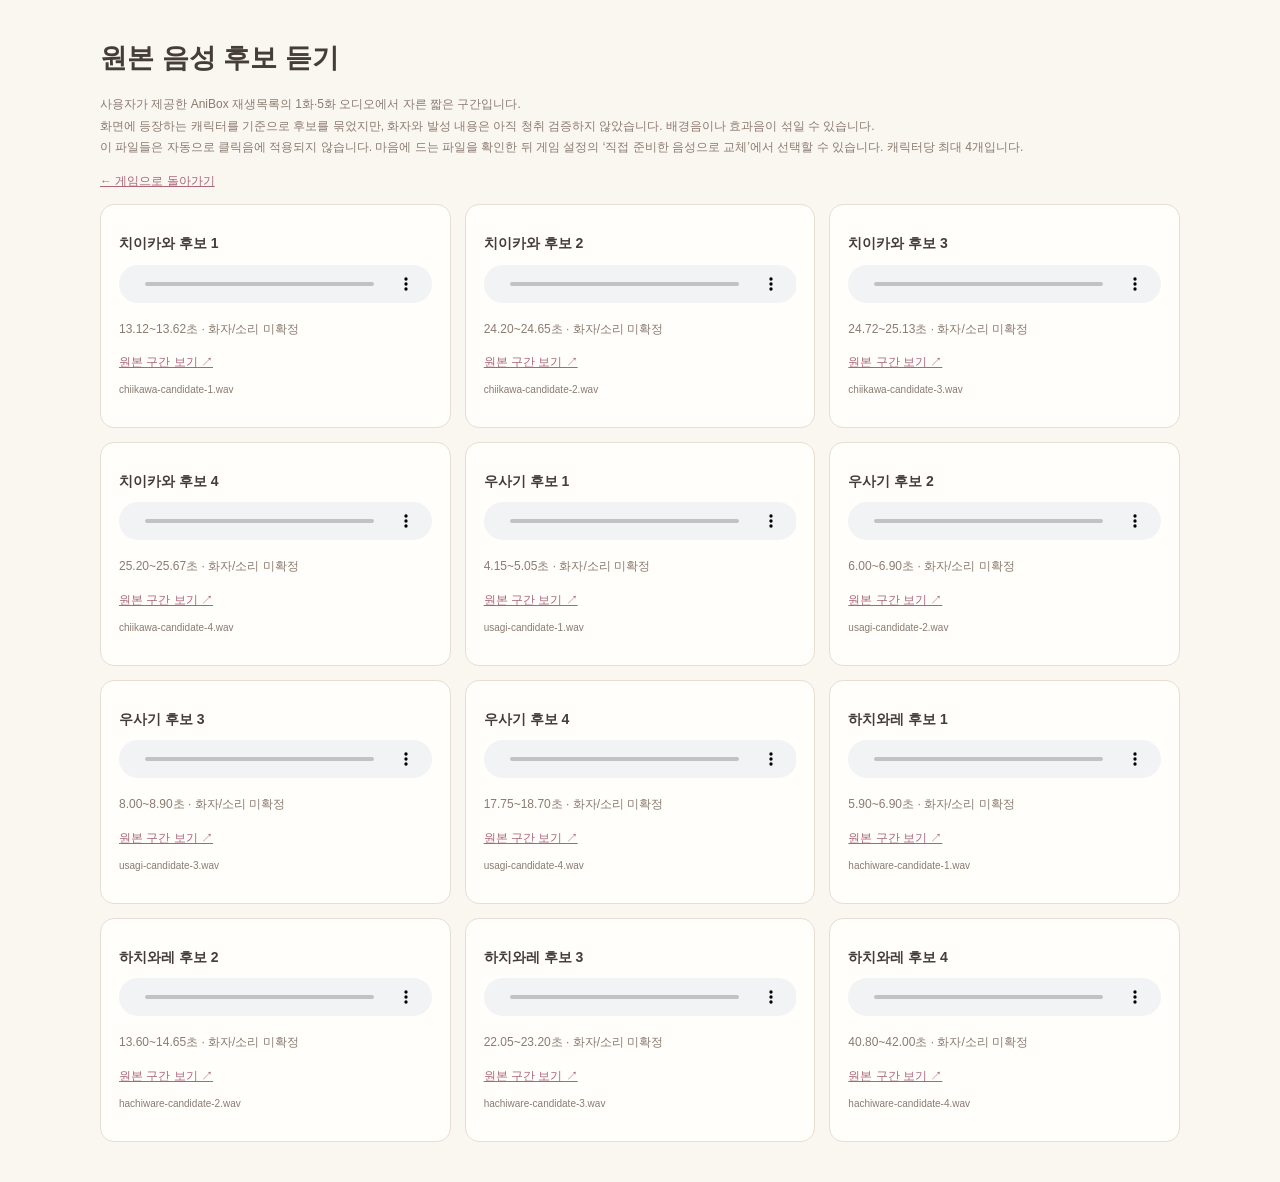
==== audio-review.html @ f817854c "Fix character crops and add selectable avatars, currency icons and click reactions" ====
<!doctype html><html lang="ko"><meta charset="utf-8"><meta name="viewport" content="width=device-width,initial-scale=1"><title>원본 음성 후보 듣기</title><style>body{font-family:Malgun Gothic,sans-serif;background:#faf6f0;color:#443d39;margin:0}main{max-width:1080px;margin:40px auto;padding:0 20px}h1{font-size:27px}p{font-size:12px;line-height:1.8;color:#8b7b71}.grid{display:grid;grid-template-columns:repeat(3,1fr);gap:14px}article{background:#fffefa;border:1px solid #e8ddd3;border-radius:14px;padding:18px}h2{font-size:14px}audio{width:100%;height:38px}a{color:#aa667b;font-size:12px}.file{font-size:10px;word-break:break-all}@media(max-width:760px){.grid{grid-template-columns:1fr}}</style><main><h1>원본 음성 후보 듣기</h1><p>사용자가 제공한 AniBox 재생목록의 1화·5화 오디오에서 자른 짧은 구간입니다.<br>화면에 등장하는 캐릭터를 기준으로 후보를 묶었지만, 화자와 발성 내용은 아직 청취 검증하지 않았습니다. 배경음이나 효과음이 섞일 수 있습니다.<br>이 파일들은 자동으로 클릭음에 적용되지 않습니다. 마음에 드는 파일을 확인한 뒤 게임 설정의 ‘직접 준비한 음성으로 교체’에서 선택할 수 있습니다. 캐릭터당 최대 4개입니다.</p><p><a href="index.html">← 게임으로 돌아가기</a></p><div class="grid"><article><h2>치이카와 후보 1</h2><audio controls preload="none" src="assets/sounds/candidates/chiikawa-candidate-1.wav"></audio><p>13.12~13.62초 · 화자/소리 미확정</p><a href="https://www.youtube.com/watch?v=kzAfNg6pAvI&amp;t=13s" target="_blank" rel="noopener">원본 구간 보기 ↗</a><p class="file">chiikawa-candidate-1.wav</p></article><article><h2>치이카와 후보 2</h2><audio controls preload="none" src="assets/sounds/candidates/chiikawa-candidate-2.wav"></audio><p>24.20~24.65초 · 화자/소리 미확정</p><a href="https://www.youtube.com/watch?v=kzAfNg6pAvI&amp;t=24s" target="_blank" rel="noopener">원본 구간 보기 ↗</a><p class="file">chiikawa-candidate-2.wav</p></article><article><h2>치이카와 후보 3</h2><audio controls preload="none" src="assets/sounds/candidates/chiikawa-candidate-3.wav"></audio><p>24.72~25.13초 · 화자/소리 미확정</p><a href="https://www.youtube.com/watch?v=kzAfNg6pAvI&amp;t=24s" target="_blank" rel="noopener">원본 구간 보기 ↗</a><p class="file">chiikawa-candidate-3.wav</p></article><article><h2>치이카와 후보 4</h2><audio controls preload="none" src="assets/sounds/candidates/chiikawa-candidate-4.wav"></audio><p>25.20~25.67초 · 화자/소리 미확정</p><a href="https://www.youtube.com/watch?v=kzAfNg6pAvI&amp;t=25s" target="_blank" rel="noopener">원본 구간 보기 ↗</a><p class="file">chiikawa-candidate-4.wav</p></article><article><h2>우사기 후보 1</h2><audio controls preload="none" src="assets/sounds/candidates/usagi-candidate-1.wav"></audio><p>4.15~5.05초 · 화자/소리 미확정</p><a href="https://www.youtube.com/watch?v=kzAfNg6pAvI&amp;t=4s" target="_blank" rel="noopener">원본 구간 보기 ↗</a><p class="file">usagi-candidate-1.wav</p></article><article><h2>우사기 후보 2</h2><audio controls preload="none" src="assets/sounds/candidates/usagi-candidate-2.wav"></audio><p>6.00~6.90초 · 화자/소리 미확정</p><a href="https://www.youtube.com/watch?v=kzAfNg6pAvI&amp;t=6s" target="_blank" rel="noopener">원본 구간 보기 ↗</a><p class="file">usagi-candidate-2.wav</p></article><article><h2>우사기 후보 3</h2><audio controls preload="none" src="assets/sounds/candidates/usagi-candidate-3.wav"></audio><p>8.00~8.90초 · 화자/소리 미확정</p><a href="https://www.youtube.com/watch?v=kzAfNg6pAvI&amp;t=8s" target="_blank" rel="noopener">원본 구간 보기 ↗</a><p class="file">usagi-candidate-3.wav</p></article><article><h2>우사기 후보 4</h2><audio controls preload="none" src="assets/sounds/candidates/usagi-candidate-4.wav"></audio><p>17.75~18.70초 · 화자/소리 미확정</p><a href="https://www.youtube.com/watch?v=kzAfNg6pAvI&amp;t=17s" target="_blank" rel="noopener">원본 구간 보기 ↗</a><p class="file">usagi-candidate-4.wav</p></article><article><h2>하치와레 후보 1</h2><audio controls preload="none" src="assets/sounds/candidates/hachiware-candidate-1.wav"></audio><p>5.90~6.90초 · 화자/소리 미확정</p><a href="https://www.youtube.com/watch?v=HGDIu-q6XHI&amp;t=5s" target="_blank" rel="noopener">원본 구간 보기 ↗</a><p class="file">hachiware-candidate-1.wav</p></article><article><h2>하치와레 후보 2</h2><audio controls preload="none" src="assets/sounds/candidates/hachiware-candidate-2.wav"></audio><p>13.60~14.65초 · 화자/소리 미확정</p><a href="https://www.youtube.com/watch?v=HGDIu-q6XHI&amp;t=13s" target="_blank" rel="noopener">원본 구간 보기 ↗</a><p class="file">hachiware-candidate-2.wav</p></article><article><h2>하치와레 후보 3</h2><audio controls preload="none" src="assets/sounds/candidates/hachiware-candidate-3.wav"></audio><p>22.05~23.20초 · 화자/소리 미확정</p><a href="https://www.youtube.com/watch?v=HGDIu-q6XHI&amp;t=22s" target="_blank" rel="noopener">원본 구간 보기 ↗</a><p class="file">hachiware-candidate-3.wav</p></article><article><h2>하치와레 후보 4</h2><audio controls preload="none" src="assets/sounds/candidates/hachiware-candidate-4.wav"></audio><p>40.80~42.00초 · 화자/소리 미확정</p><a href="https://www.youtube.com/watch?v=HGDIu-q6XHI&amp;t=40s" target="_blank" rel="noopener">원본 구간 보기 ↗</a><p class="file">hachiware-candidate-4.wav</p></article></div></main></html>
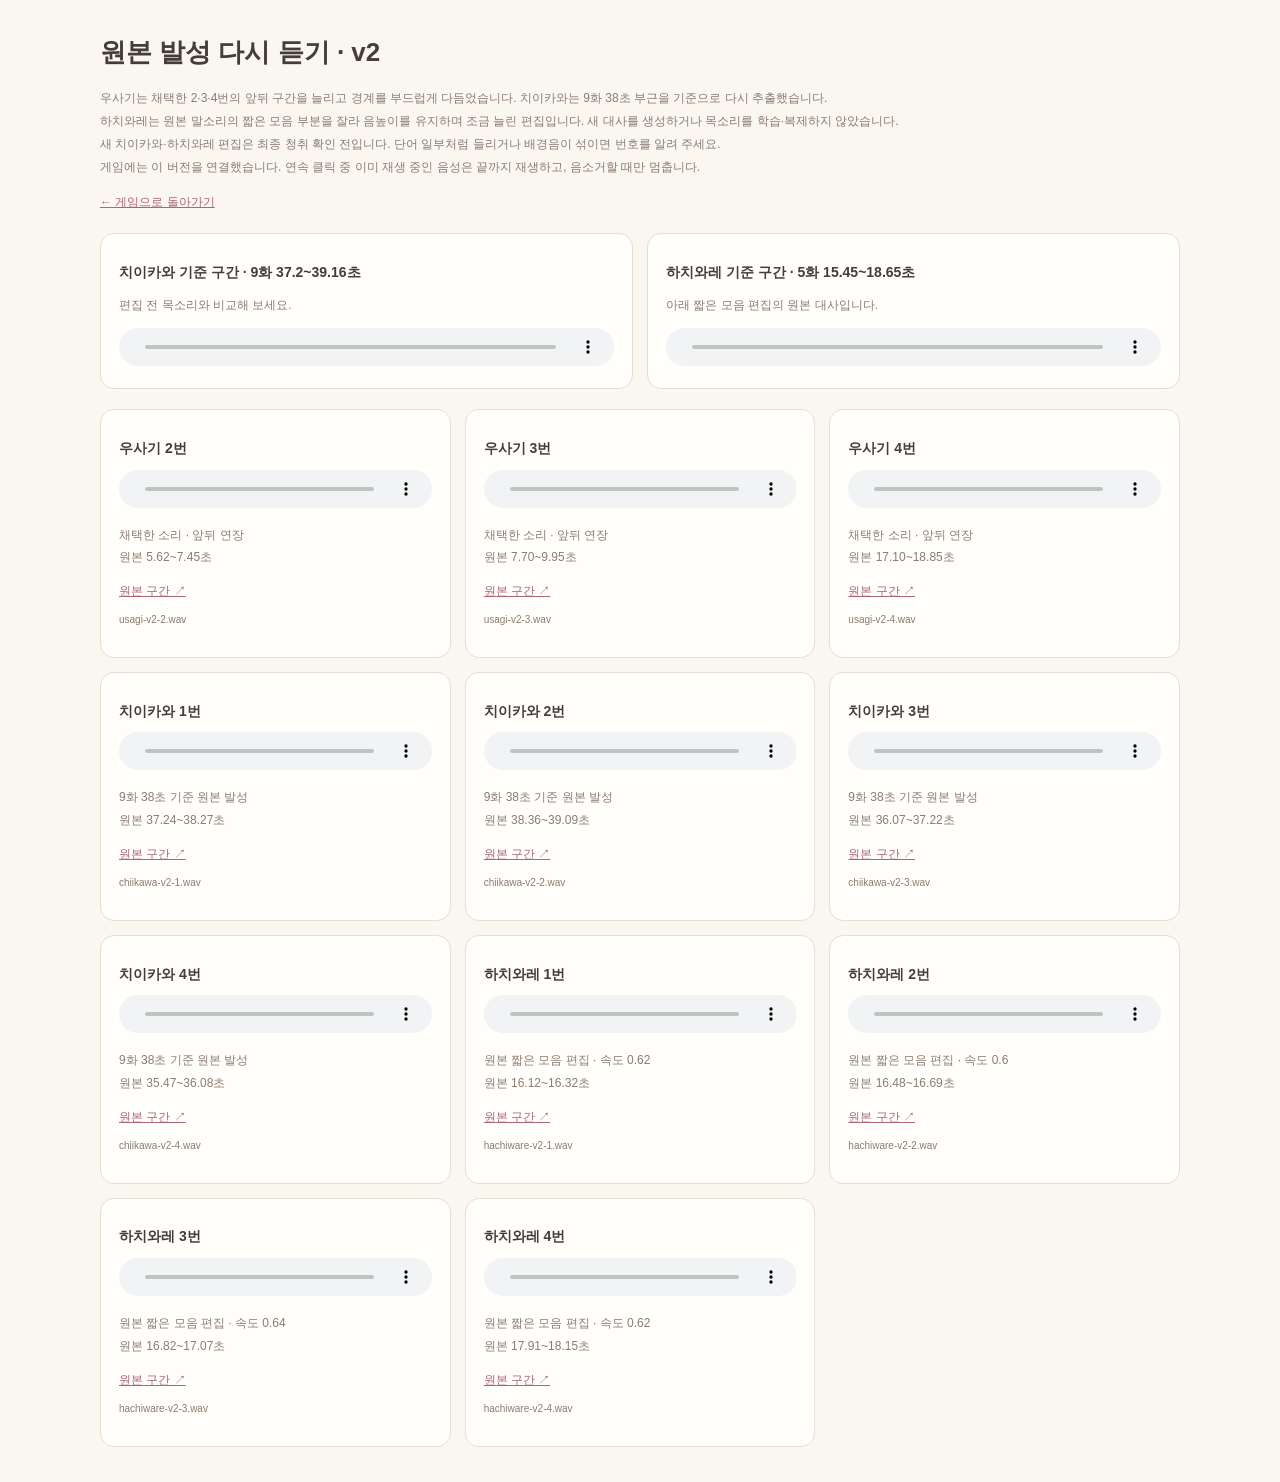
==== commit ffa9e337: "Refine original vocal reactions and prevent click audio interruption" ====
--- a/audio-review.html
+++ b/audio-review.html
@@ -1 +1 @@
-<!doctype html><html lang="ko"><meta charset="utf-8"><meta name="viewport" content="width=device-width,initial-scale=1"><title>원본 음성 후보 듣기</title><style>body{font-family:Malgun Gothic,sans-serif;background:#faf6f0;color:#443d39;margin:0}main{max-width:1080px;margin:40px auto;padding:0 20px}h1{font-size:27px}p{font-size:12px;line-height:1.8;color:#8b7b71}.grid{display:grid;grid-template-columns:repeat(3,1fr);gap:14px}article{background:#fffefa;border:1px solid #e8ddd3;border-radius:14px;padding:18px}h2{font-size:14px}audio{width:100%;height:38px}a{color:#aa667b;font-size:12px}.file{font-size:10px;word-break:break-all}@media(max-width:760px){.grid{grid-template-columns:1fr}}</style><main><h1>원본 음성 후보 듣기</h1><p>사용자가 제공한 AniBox 재생목록의 1화·5화 오디오에서 자른 짧은 구간입니다.<br>화면에 등장하는 캐릭터를 기준으로 후보를 묶었지만, 화자와 발성 내용은 아직 청취 검증하지 않았습니다. 배경음이나 효과음이 섞일 수 있습니다.<br>이 파일들은 자동으로 클릭음에 적용되지 않습니다. 마음에 드는 파일을 확인한 뒤 게임 설정의 ‘직접 준비한 음성으로 교체’에서 선택할 수 있습니다. 캐릭터당 최대 4개입니다.</p><p><a href="index.html">← 게임으로 돌아가기</a></p><div class="grid"><article><h2>치이카와 후보 1</h2><audio controls preload="none" src="assets/sounds/candidates/chiikawa-candidate-1.wav"></audio><p>13.12~13.62초 · 화자/소리 미확정</p><a href="https://www.youtube.com/watch?v=kzAfNg6pAvI&amp;t=13s" target="_blank" rel="noopener">원본 구간 보기 ↗</a><p class="file">chiikawa-candidate-1.wav</p></article><article><h2>치이카와 후보 2</h2><audio controls preload="none" src="assets/sounds/candidates/chiikawa-candidate-2.wav"></audio><p>24.20~24.65초 · 화자/소리 미확정</p><a href="https://www.youtube.com/watch?v=kzAfNg6pAvI&amp;t=24s" target="_blank" rel="noopener">원본 구간 보기 ↗</a><p class="file">chiikawa-candidate-2.wav</p></article><article><h2>치이카와 후보 3</h2><audio controls preload="none" src="assets/sounds/candidates/chiikawa-candidate-3.wav"></audio><p>24.72~25.13초 · 화자/소리 미확정</p><a href="https://www.youtube.com/watch?v=kzAfNg6pAvI&amp;t=24s" target="_blank" rel="noopener">원본 구간 보기 ↗</a><p class="file">chiikawa-candidate-3.wav</p></article><article><h2>치이카와 후보 4</h2><audio controls preload="none" src="assets/sounds/candidates/chiikawa-candidate-4.wav"></audio><p>25.20~25.67초 · 화자/소리 미확정</p><a href="https://www.youtube.com/watch?v=kzAfNg6pAvI&amp;t=25s" target="_blank" rel="noopener">원본 구간 보기 ↗</a><p class="file">chiikawa-candidate-4.wav</p></article><article><h2>우사기 후보 1</h2><audio controls preload="none" src="assets/sounds/candidates/usagi-candidate-1.wav"></audio><p>4.15~5.05초 · 화자/소리 미확정</p><a href="https://www.youtube.com/watch?v=kzAfNg6pAvI&amp;t=4s" target="_blank" rel="noopener">원본 구간 보기 ↗</a><p class="file">usagi-candidate-1.wav</p></article><article><h2>우사기 후보 2</h2><audio controls preload="none" src="assets/sounds/candidates/usagi-candidate-2.wav"></audio><p>6.00~6.90초 · 화자/소리 미확정</p><a href="https://www.youtube.com/watch?v=kzAfNg6pAvI&amp;t=6s" target="_blank" rel="noopener">원본 구간 보기 ↗</a><p class="file">usagi-candidate-2.wav</p></article><article><h2>우사기 후보 3</h2><audio controls preload="none" src="assets/sounds/candidates/usagi-candidate-3.wav"></audio><p>8.00~8.90초 · 화자/소리 미확정</p><a href="https://www.youtube.com/watch?v=kzAfNg6pAvI&amp;t=8s" target="_blank" rel="noopener">원본 구간 보기 ↗</a><p class="file">usagi-candidate-3.wav</p></article><article><h2>우사기 후보 4</h2><audio controls preload="none" src="assets/sounds/candidates/usagi-candidate-4.wav"></audio><p>17.75~18.70초 · 화자/소리 미확정</p><a href="https://www.youtube.com/watch?v=kzAfNg6pAvI&amp;t=17s" target="_blank" rel="noopener">원본 구간 보기 ↗</a><p class="file">usagi-candidate-4.wav</p></article><article><h2>하치와레 후보 1</h2><audio controls preload="none" src="assets/sounds/candidates/hachiware-candidate-1.wav"></audio><p>5.90~6.90초 · 화자/소리 미확정</p><a href="https://www.youtube.com/watch?v=HGDIu-q6XHI&amp;t=5s" target="_blank" rel="noopener">원본 구간 보기 ↗</a><p class="file">hachiware-candidate-1.wav</p></article><article><h2>하치와레 후보 2</h2><audio controls preload="none" src="assets/sounds/candidates/hachiware-candidate-2.wav"></audio><p>13.60~14.65초 · 화자/소리 미확정</p><a href="https://www.youtube.com/watch?v=HGDIu-q6XHI&amp;t=13s" target="_blank" rel="noopener">원본 구간 보기 ↗</a><p class="file">hachiware-candidate-2.wav</p></article><article><h2>하치와레 후보 3</h2><audio controls preload="none" src="assets/sounds/candidates/hachiware-candidate-3.wav"></audio><p>22.05~23.20초 · 화자/소리 미확정</p><a href="https://www.youtube.com/watch?v=HGDIu-q6XHI&amp;t=22s" target="_blank" rel="noopener">원본 구간 보기 ↗</a><p class="file">hachiware-candidate-3.wav</p></article><article><h2>하치와레 후보 4</h2><audio controls preload="none" src="assets/sounds/candidates/hachiware-candidate-4.wav"></audio><p>40.80~42.00초 · 화자/소리 미확정</p><a href="https://www.youtube.com/watch?v=HGDIu-q6XHI&amp;t=40s" target="_blank" rel="noopener">원본 구간 보기 ↗</a><p class="file">hachiware-candidate-4.wav</p></article></div></main></html>+<!doctype html><html lang="ko"><meta charset="utf-8"><meta name="viewport" content="width=device-width,initial-scale=1"><title>원본 발성 다시 듣기 · v2</title><style>body{font-family:Malgun Gothic,sans-serif;background:#faf6f0;color:#443d39;margin:0}main{max-width:1080px;margin:35px auto;padding:0 20px}h1{font-size:26px}p{font-size:12px;line-height:1.9;color:#8b7b71}.grid{display:grid;grid-template-columns:repeat(3,1fr);gap:14px}article,.reference{background:#fffefa;border:1px solid #e8ddd3;border-radius:14px;padding:18px}h2{font-size:14px}audio{width:100%;height:38px}a{color:#aa667b;font-size:12px}.file{font-size:10px;word-break:break-all}.references{display:grid;grid-template-columns:1fr 1fr;gap:14px;margin:20px 0}.reference p{margin-top:0}@media(max-width:760px){.grid,.references{grid-template-columns:1fr}}</style><main><h1>원본 발성 다시 듣기 · v2</h1><p>우사기는 채택한 2·3·4번의 앞뒤 구간을 늘리고 경계를 부드럽게 다듬었습니다. 치이카와는 9화 38초 부근을 기준으로 다시 추출했습니다.<br>하치와레는 원본 말소리의 짧은 모음 부분을 잘라 음높이를 유지하며 조금 늘린 편집입니다. 새 대사를 생성하거나 목소리를 학습·복제하지 않았습니다.<br>새 치이카와·하치와레 편집은 최종 청취 확인 전입니다. 단어 일부처럼 들리거나 배경음이 섞이면 번호를 알려 주세요.<br>게임에는 이 버전을 연결했습니다. 연속 클릭 중 이미 재생 중인 음성은 끝까지 재생하고, 음소거할 때만 멈춥니다.</p><p><a href="index.html">← 게임으로 돌아가기</a></p><div class="references"><div class="reference"><h2>치이카와 기준 구간 · 9화 37.2~39.16초</h2><p>편집 전 목소리와 비교해 보세요.</p><audio controls preload="none" src="assets/sounds/candidates/chiikawa-reference-v2.wav"></audio></div><div class="reference"><h2>하치와레 기준 구간 · 5화 15.45~18.65초</h2><p>아래 짧은 모음 편집의 원본 대사입니다.</p><audio controls preload="none" src="assets/sounds/candidates/hachiware-reference-v2.wav"></audio></div></div><div class="grid"><article><h2>우사기 2번</h2><audio controls preload="none" src="assets/sounds/candidates/usagi-v2-2.wav?v=2"></audio><p>채택한 소리 · 앞뒤 연장<br>원본 5.62~7.45초</p><a href="https://www.youtube.com/watch?v=kzAfNg6pAvI&amp;t=5s" target="_blank" rel="noopener">원본 구간 ↗</a><p class="file">usagi-v2-2.wav</p></article><article><h2>우사기 3번</h2><audio controls preload="none" src="assets/sounds/candidates/usagi-v2-3.wav?v=2"></audio><p>채택한 소리 · 앞뒤 연장<br>원본 7.70~9.95초</p><a href="https://www.youtube.com/watch?v=kzAfNg6pAvI&amp;t=7s" target="_blank" rel="noopener">원본 구간 ↗</a><p class="file">usagi-v2-3.wav</p></article><article><h2>우사기 4번</h2><audio controls preload="none" src="assets/sounds/candidates/usagi-v2-4.wav?v=2"></audio><p>채택한 소리 · 앞뒤 연장<br>원본 17.10~18.85초</p><a href="https://www.youtube.com/watch?v=kzAfNg6pAvI&amp;t=17s" target="_blank" rel="noopener">원본 구간 ↗</a><p class="file">usagi-v2-4.wav</p></article><article><h2>치이카와 1번</h2><audio controls preload="none" src="assets/sounds/candidates/chiikawa-v2-1.wav?v=2"></audio><p>9화 38초 기준 원본 발성<br>원본 37.24~38.27초</p><a href="https://www.youtube.com/watch?v=VVO3ffaExr4&amp;t=37s" target="_blank" rel="noopener">원본 구간 ↗</a><p class="file">chiikawa-v2-1.wav</p></article><article><h2>치이카와 2번</h2><audio controls preload="none" src="assets/sounds/candidates/chiikawa-v2-2.wav?v=2"></audio><p>9화 38초 기준 원본 발성<br>원본 38.36~39.09초</p><a href="https://www.youtube.com/watch?v=VVO3ffaExr4&amp;t=38s" target="_blank" rel="noopener">원본 구간 ↗</a><p class="file">chiikawa-v2-2.wav</p></article><article><h2>치이카와 3번</h2><audio controls preload="none" src="assets/sounds/candidates/chiikawa-v2-3.wav?v=2"></audio><p>9화 38초 기준 원본 발성<br>원본 36.07~37.22초</p><a href="https://www.youtube.com/watch?v=VVO3ffaExr4&amp;t=36s" target="_blank" rel="noopener">원본 구간 ↗</a><p class="file">chiikawa-v2-3.wav</p></article><article><h2>치이카와 4번</h2><audio controls preload="none" src="assets/sounds/candidates/chiikawa-v2-4.wav?v=2"></audio><p>9화 38초 기준 원본 발성<br>원본 35.47~36.08초</p><a href="https://www.youtube.com/watch?v=VVO3ffaExr4&amp;t=35s" target="_blank" rel="noopener">원본 구간 ↗</a><p class="file">chiikawa-v2-4.wav</p></article><article><h2>하치와레 1번</h2><audio controls preload="none" src="assets/sounds/candidates/hachiware-v2-1.wav?v=2"></audio><p>원본 짧은 모음 편집 · 속도 0.62<br>원본 16.12~16.32초</p><a href="https://www.youtube.com/watch?v=HGDIu-q6XHI&amp;t=16s" target="_blank" rel="noopener">원본 구간 ↗</a><p class="file">hachiware-v2-1.wav</p></article><article><h2>하치와레 2번</h2><audio controls preload="none" src="assets/sounds/candidates/hachiware-v2-2.wav?v=2"></audio><p>원본 짧은 모음 편집 · 속도 0.6<br>원본 16.48~16.69초</p><a href="https://www.youtube.com/watch?v=HGDIu-q6XHI&amp;t=16s" target="_blank" rel="noopener">원본 구간 ↗</a><p class="file">hachiware-v2-2.wav</p></article><article><h2>하치와레 3번</h2><audio controls preload="none" src="assets/sounds/candidates/hachiware-v2-3.wav?v=2"></audio><p>원본 짧은 모음 편집 · 속도 0.64<br>원본 16.82~17.07초</p><a href="https://www.youtube.com/watch?v=HGDIu-q6XHI&amp;t=16s" target="_blank" rel="noopener">원본 구간 ↗</a><p class="file">hachiware-v2-3.wav</p></article><article><h2>하치와레 4번</h2><audio controls preload="none" src="assets/sounds/candidates/hachiware-v2-4.wav?v=2"></audio><p>원본 짧은 모음 편집 · 속도 0.62<br>원본 17.91~18.15초</p><a href="https://www.youtube.com/watch?v=HGDIu-q6XHI&amp;t=17s" target="_blank" rel="noopener">원본 구간 ↗</a><p class="file">hachiware-v2-4.wav</p></article></div></main></html>
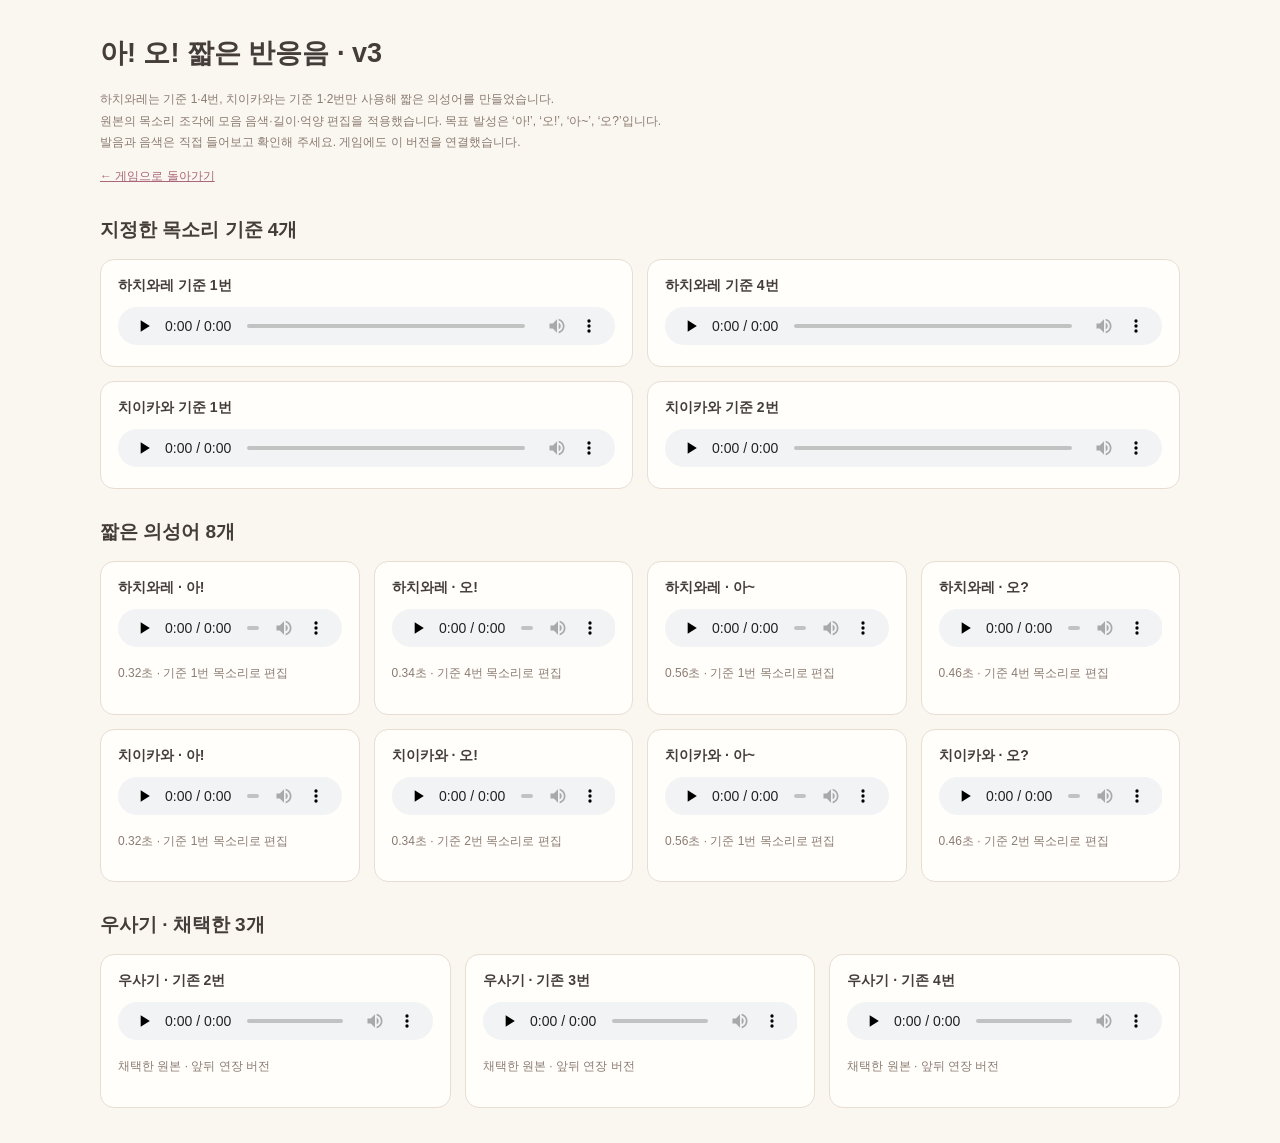
==== commit cbeb064f: "Create short ah and oh interjections from selected character voice fragments" ====
--- a/audio-review.html
+++ b/audio-review.html
@@ -1 +1 @@
-<!doctype html><html lang="ko"><meta charset="utf-8"><meta name="viewport" content="width=device-width,initial-scale=1"><title>원본 발성 다시 듣기 · v2</title><style>body{font-family:Malgun Gothic,sans-serif;background:#faf6f0;color:#443d39;margin:0}main{max-width:1080px;margin:35px auto;padding:0 20px}h1{font-size:26px}p{font-size:12px;line-height:1.9;color:#8b7b71}.grid{display:grid;grid-template-columns:repeat(3,1fr);gap:14px}article,.reference{background:#fffefa;border:1px solid #e8ddd3;border-radius:14px;padding:18px}h2{font-size:14px}audio{width:100%;height:38px}a{color:#aa667b;font-size:12px}.file{font-size:10px;word-break:break-all}.references{display:grid;grid-template-columns:1fr 1fr;gap:14px;margin:20px 0}.reference p{margin-top:0}@media(max-width:760px){.grid,.references{grid-template-columns:1fr}}</style><main><h1>원본 발성 다시 듣기 · v2</h1><p>우사기는 채택한 2·3·4번의 앞뒤 구간을 늘리고 경계를 부드럽게 다듬었습니다. 치이카와는 9화 38초 부근을 기준으로 다시 추출했습니다.<br>하치와레는 원본 말소리의 짧은 모음 부분을 잘라 음높이를 유지하며 조금 늘린 편집입니다. 새 대사를 생성하거나 목소리를 학습·복제하지 않았습니다.<br>새 치이카와·하치와레 편집은 최종 청취 확인 전입니다. 단어 일부처럼 들리거나 배경음이 섞이면 번호를 알려 주세요.<br>게임에는 이 버전을 연결했습니다. 연속 클릭 중 이미 재생 중인 음성은 끝까지 재생하고, 음소거할 때만 멈춥니다.</p><p><a href="index.html">← 게임으로 돌아가기</a></p><div class="references"><div class="reference"><h2>치이카와 기준 구간 · 9화 37.2~39.16초</h2><p>편집 전 목소리와 비교해 보세요.</p><audio controls preload="none" src="assets/sounds/candidates/chiikawa-reference-v2.wav"></audio></div><div class="reference"><h2>하치와레 기준 구간 · 5화 15.45~18.65초</h2><p>아래 짧은 모음 편집의 원본 대사입니다.</p><audio controls preload="none" src="assets/sounds/candidates/hachiware-reference-v2.wav"></audio></div></div><div class="grid"><article><h2>우사기 2번</h2><audio controls preload="none" src="assets/sounds/candidates/usagi-v2-2.wav?v=2"></audio><p>채택한 소리 · 앞뒤 연장<br>원본 5.62~7.45초</p><a href="https://www.youtube.com/watch?v=kzAfNg6pAvI&amp;t=5s" target="_blank" rel="noopener">원본 구간 ↗</a><p class="file">usagi-v2-2.wav</p></article><article><h2>우사기 3번</h2><audio controls preload="none" src="assets/sounds/candidates/usagi-v2-3.wav?v=2"></audio><p>채택한 소리 · 앞뒤 연장<br>원본 7.70~9.95초</p><a href="https://www.youtube.com/watch?v=kzAfNg6pAvI&amp;t=7s" target="_blank" rel="noopener">원본 구간 ↗</a><p class="file">usagi-v2-3.wav</p></article><article><h2>우사기 4번</h2><audio controls preload="none" src="assets/sounds/candidates/usagi-v2-4.wav?v=2"></audio><p>채택한 소리 · 앞뒤 연장<br>원본 17.10~18.85초</p><a href="https://www.youtube.com/watch?v=kzAfNg6pAvI&amp;t=17s" target="_blank" rel="noopener">원본 구간 ↗</a><p class="file">usagi-v2-4.wav</p></article><article><h2>치이카와 1번</h2><audio controls preload="none" src="assets/sounds/candidates/chiikawa-v2-1.wav?v=2"></audio><p>9화 38초 기준 원본 발성<br>원본 37.24~38.27초</p><a href="https://www.youtube.com/watch?v=VVO3ffaExr4&amp;t=37s" target="_blank" rel="noopener">원본 구간 ↗</a><p class="file">chiikawa-v2-1.wav</p></article><article><h2>치이카와 2번</h2><audio controls preload="none" src="assets/sounds/candidates/chiikawa-v2-2.wav?v=2"></audio><p>9화 38초 기준 원본 발성<br>원본 38.36~39.09초</p><a href="https://www.youtube.com/watch?v=VVO3ffaExr4&amp;t=38s" target="_blank" rel="noopener">원본 구간 ↗</a><p class="file">chiikawa-v2-2.wav</p></article><article><h2>치이카와 3번</h2><audio controls preload="none" src="assets/sounds/candidates/chiikawa-v2-3.wav?v=2"></audio><p>9화 38초 기준 원본 발성<br>원본 36.07~37.22초</p><a href="https://www.youtube.com/watch?v=VVO3ffaExr4&amp;t=36s" target="_blank" rel="noopener">원본 구간 ↗</a><p class="file">chiikawa-v2-3.wav</p></article><article><h2>치이카와 4번</h2><audio controls preload="none" src="assets/sounds/candidates/chiikawa-v2-4.wav?v=2"></audio><p>9화 38초 기준 원본 발성<br>원본 35.47~36.08초</p><a href="https://www.youtube.com/watch?v=VVO3ffaExr4&amp;t=35s" target="_blank" rel="noopener">원본 구간 ↗</a><p class="file">chiikawa-v2-4.wav</p></article><article><h2>하치와레 1번</h2><audio controls preload="none" src="assets/sounds/candidates/hachiware-v2-1.wav?v=2"></audio><p>원본 짧은 모음 편집 · 속도 0.62<br>원본 16.12~16.32초</p><a href="https://www.youtube.com/watch?v=HGDIu-q6XHI&amp;t=16s" target="_blank" rel="noopener">원본 구간 ↗</a><p class="file">hachiware-v2-1.wav</p></article><article><h2>하치와레 2번</h2><audio controls preload="none" src="assets/sounds/candidates/hachiware-v2-2.wav?v=2"></audio><p>원본 짧은 모음 편집 · 속도 0.6<br>원본 16.48~16.69초</p><a href="https://www.youtube.com/watch?v=HGDIu-q6XHI&amp;t=16s" target="_blank" rel="noopener">원본 구간 ↗</a><p class="file">hachiware-v2-2.wav</p></article><article><h2>하치와레 3번</h2><audio controls preload="none" src="assets/sounds/candidates/hachiware-v2-3.wav?v=2"></audio><p>원본 짧은 모음 편집 · 속도 0.64<br>원본 16.82~17.07초</p><a href="https://www.youtube.com/watch?v=HGDIu-q6XHI&amp;t=16s" target="_blank" rel="noopener">원본 구간 ↗</a><p class="file">hachiware-v2-3.wav</p></article><article><h2>하치와레 4번</h2><audio controls preload="none" src="assets/sounds/candidates/hachiware-v2-4.wav?v=2"></audio><p>원본 짧은 모음 편집 · 속도 0.62<br>원본 17.91~18.15초</p><a href="https://www.youtube.com/watch?v=HGDIu-q6XHI&amp;t=17s" target="_blank" rel="noopener">원본 구간 ↗</a><p class="file">hachiware-v2-4.wav</p></article></div></main></html>+<!doctype html><html lang="ko"><meta charset="utf-8"><meta name="viewport" content="width=device-width,initial-scale=1"><title>아! 오! 반응음 · v3</title><style>body{font-family:Malgun Gothic,sans-serif;background:#faf6f0;color:#443d39;margin:0}main{max-width:1080px;margin:35px auto;padding:0 20px}h1{font-size:27px}h2{font-size:19px;margin-top:30px}h3{font-size:14px;margin:0 0 12px}p{font-size:12px;line-height:1.8;color:#8b7b71}.grid{display:grid;grid-template-columns:repeat(4,1fr);gap:14px}.references{grid-template-columns:repeat(2,1fr)}article{background:#fffefa;border:1px solid #e8ddd3;border-radius:14px;padding:17px}audio{width:100%;height:38px}a{color:#aa667b;font-size:12px}.usagi{grid-template-columns:repeat(3,1fr)}@media(max-width:760px){.grid,.references,.usagi{grid-template-columns:1fr}}</style><main><h1>아! 오! 짧은 반응음 · v3</h1><p>하치와레는 기준 1·4번, 치이카와는 기준 1·2번만 사용해 짧은 의성어를 만들었습니다.<br>원본의 목소리 조각에 모음 음색·길이·억양 편집을 적용했습니다. 목표 발성은 ‘아!’, ‘오!’, ‘아~’, ‘오?’입니다.<br>발음과 음색은 직접 들어보고 확인해 주세요. 게임에도 이 버전을 연결했습니다.</p><p><a href="index.html">← 게임으로 돌아가기</a></p><h2>지정한 목소리 기준 4개</h2><div class="grid references"><article><h3>하치와레 기준 1번</h3><audio controls preload="none" src="assets/sounds/candidates/hachiware-v2-1.wav"></audio></article><article><h3>하치와레 기준 4번</h3><audio controls preload="none" src="assets/sounds/candidates/hachiware-v2-4.wav"></audio></article><article><h3>치이카와 기준 1번</h3><audio controls preload="none" src="assets/sounds/candidates/chiikawa-v2-1.wav"></audio></article><article><h3>치이카와 기준 2번</h3><audio controls preload="none" src="assets/sounds/candidates/chiikawa-v2-2.wav"></audio></article></div><h2>짧은 의성어 8개</h2><div class="grid"><article><h3>하치와레 · 아!</h3><audio controls preload="none" src="assets/sounds/interjections/hachiware-ah.wav?v=3"></audio><p>0.32초 · 기준 1번 목소리로 편집</p></article><article><h3>하치와레 · 오!</h3><audio controls preload="none" src="assets/sounds/interjections/hachiware-oh.wav?v=3"></audio><p>0.34초 · 기준 4번 목소리로 편집</p></article><article><h3>하치와레 · 아~</h3><audio controls preload="none" src="assets/sounds/interjections/hachiware-ah-long.wav?v=3"></audio><p>0.56초 · 기준 1번 목소리로 편집</p></article><article><h3>하치와레 · 오?</h3><audio controls preload="none" src="assets/sounds/interjections/hachiware-oh-question.wav?v=3"></audio><p>0.46초 · 기준 4번 목소리로 편집</p></article><article><h3>치이카와 · 아!</h3><audio controls preload="none" src="assets/sounds/interjections/chiikawa-ah.wav?v=3"></audio><p>0.32초 · 기준 1번 목소리로 편집</p></article><article><h3>치이카와 · 오!</h3><audio controls preload="none" src="assets/sounds/interjections/chiikawa-oh.wav?v=3"></audio><p>0.34초 · 기준 2번 목소리로 편집</p></article><article><h3>치이카와 · 아~</h3><audio controls preload="none" src="assets/sounds/interjections/chiikawa-ah-long.wav?v=3"></audio><p>0.56초 · 기준 1번 목소리로 편집</p></article><article><h3>치이카와 · 오?</h3><audio controls preload="none" src="assets/sounds/interjections/chiikawa-oh-question.wav?v=3"></audio><p>0.46초 · 기준 2번 목소리로 편집</p></article></div><h2>우사기 · 채택한 3개</h2><div class="grid usagi"><article><h3>우사기 · 기존 2번</h3><audio controls preload="none" src="assets/sounds/original/usagi-1.wav"></audio><p>채택한 원본 · 앞뒤 연장 버전</p></article><article><h3>우사기 · 기존 3번</h3><audio controls preload="none" src="assets/sounds/original/usagi-2.wav"></audio><p>채택한 원본 · 앞뒤 연장 버전</p></article><article><h3>우사기 · 기존 4번</h3><audio controls preload="none" src="assets/sounds/original/usagi-3.wav"></audio><p>채택한 원본 · 앞뒤 연장 버전</p></article></div></main></html>
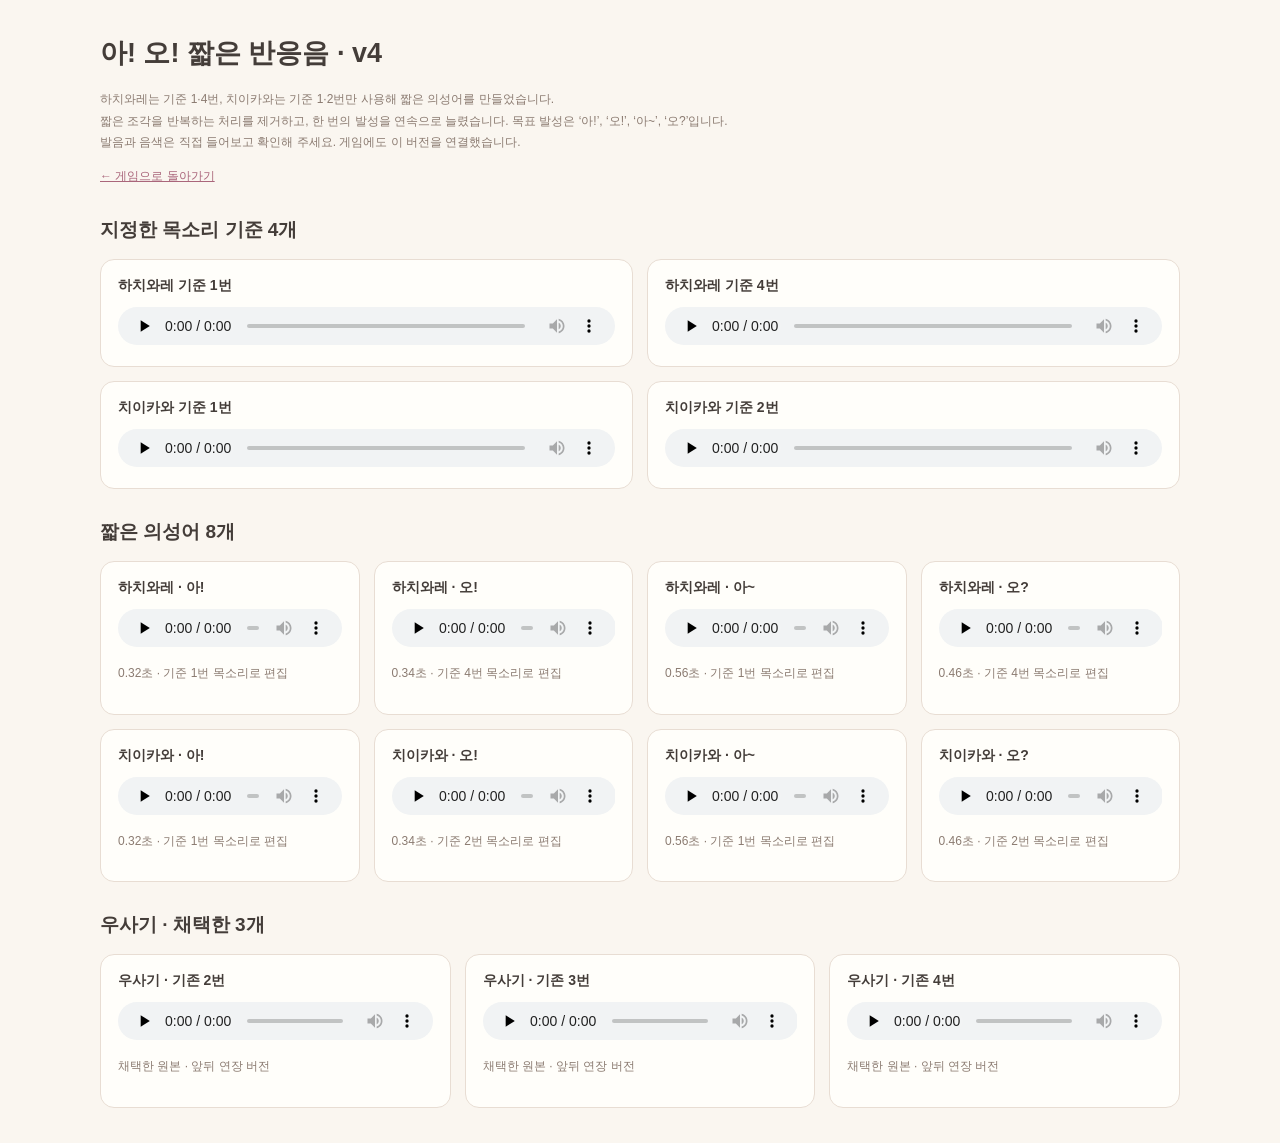
==== commit 4188bf04: "Remove looping stutter from vowel reactions using continuous time stretching" ====
--- a/audio-review.html
+++ b/audio-review.html
@@ -1 +1 @@
-<!doctype html><html lang="ko"><meta charset="utf-8"><meta name="viewport" content="width=device-width,initial-scale=1"><title>아! 오! 반응음 · v3</title><style>body{font-family:Malgun Gothic,sans-serif;background:#faf6f0;color:#443d39;margin:0}main{max-width:1080px;margin:35px auto;padding:0 20px}h1{font-size:27px}h2{font-size:19px;margin-top:30px}h3{font-size:14px;margin:0 0 12px}p{font-size:12px;line-height:1.8;color:#8b7b71}.grid{display:grid;grid-template-columns:repeat(4,1fr);gap:14px}.references{grid-template-columns:repeat(2,1fr)}article{background:#fffefa;border:1px solid #e8ddd3;border-radius:14px;padding:17px}audio{width:100%;height:38px}a{color:#aa667b;font-size:12px}.usagi{grid-template-columns:repeat(3,1fr)}@media(max-width:760px){.grid,.references,.usagi{grid-template-columns:1fr}}</style><main><h1>아! 오! 짧은 반응음 · v3</h1><p>하치와레는 기준 1·4번, 치이카와는 기준 1·2번만 사용해 짧은 의성어를 만들었습니다.<br>원본의 목소리 조각에 모음 음색·길이·억양 편집을 적용했습니다. 목표 발성은 ‘아!’, ‘오!’, ‘아~’, ‘오?’입니다.<br>발음과 음색은 직접 들어보고 확인해 주세요. 게임에도 이 버전을 연결했습니다.</p><p><a href="index.html">← 게임으로 돌아가기</a></p><h2>지정한 목소리 기준 4개</h2><div class="grid references"><article><h3>하치와레 기준 1번</h3><audio controls preload="none" src="assets/sounds/candidates/hachiware-v2-1.wav"></audio></article><article><h3>하치와레 기준 4번</h3><audio controls preload="none" src="assets/sounds/candidates/hachiware-v2-4.wav"></audio></article><article><h3>치이카와 기준 1번</h3><audio controls preload="none" src="assets/sounds/candidates/chiikawa-v2-1.wav"></audio></article><article><h3>치이카와 기준 2번</h3><audio controls preload="none" src="assets/sounds/candidates/chiikawa-v2-2.wav"></audio></article></div><h2>짧은 의성어 8개</h2><div class="grid"><article><h3>하치와레 · 아!</h3><audio controls preload="none" src="assets/sounds/interjections/hachiware-ah.wav?v=3"></audio><p>0.32초 · 기준 1번 목소리로 편집</p></article><article><h3>하치와레 · 오!</h3><audio controls preload="none" src="assets/sounds/interjections/hachiware-oh.wav?v=3"></audio><p>0.34초 · 기준 4번 목소리로 편집</p></article><article><h3>하치와레 · 아~</h3><audio controls preload="none" src="assets/sounds/interjections/hachiware-ah-long.wav?v=3"></audio><p>0.56초 · 기준 1번 목소리로 편집</p></article><article><h3>하치와레 · 오?</h3><audio controls preload="none" src="assets/sounds/interjections/hachiware-oh-question.wav?v=3"></audio><p>0.46초 · 기준 4번 목소리로 편집</p></article><article><h3>치이카와 · 아!</h3><audio controls preload="none" src="assets/sounds/interjections/chiikawa-ah.wav?v=3"></audio><p>0.32초 · 기준 1번 목소리로 편집</p></article><article><h3>치이카와 · 오!</h3><audio controls preload="none" src="assets/sounds/interjections/chiikawa-oh.wav?v=3"></audio><p>0.34초 · 기준 2번 목소리로 편집</p></article><article><h3>치이카와 · 아~</h3><audio controls preload="none" src="assets/sounds/interjections/chiikawa-ah-long.wav?v=3"></audio><p>0.56초 · 기준 1번 목소리로 편집</p></article><article><h3>치이카와 · 오?</h3><audio controls preload="none" src="assets/sounds/interjections/chiikawa-oh-question.wav?v=3"></audio><p>0.46초 · 기준 2번 목소리로 편집</p></article></div><h2>우사기 · 채택한 3개</h2><div class="grid usagi"><article><h3>우사기 · 기존 2번</h3><audio controls preload="none" src="assets/sounds/original/usagi-1.wav"></audio><p>채택한 원본 · 앞뒤 연장 버전</p></article><article><h3>우사기 · 기존 3번</h3><audio controls preload="none" src="assets/sounds/original/usagi-2.wav"></audio><p>채택한 원본 · 앞뒤 연장 버전</p></article><article><h3>우사기 · 기존 4번</h3><audio controls preload="none" src="assets/sounds/original/usagi-3.wav"></audio><p>채택한 원본 · 앞뒤 연장 버전</p></article></div></main></html>+<!doctype html><html lang="ko"><meta charset="utf-8"><meta name="viewport" content="width=device-width,initial-scale=1"><title>아! 오! 반응음 · v4</title><style>body{font-family:Malgun Gothic,sans-serif;background:#faf6f0;color:#443d39;margin:0}main{max-width:1080px;margin:35px auto;padding:0 20px}h1{font-size:27px}h2{font-size:19px;margin-top:30px}h3{font-size:14px;margin:0 0 12px}p{font-size:12px;line-height:1.8;color:#8b7b71}.grid{display:grid;grid-template-columns:repeat(4,1fr);gap:14px}.references{grid-template-columns:repeat(2,1fr)}article{background:#fffefa;border:1px solid #e8ddd3;border-radius:14px;padding:17px}audio{width:100%;height:38px}a{color:#aa667b;font-size:12px}.usagi{grid-template-columns:repeat(3,1fr)}@media(max-width:760px){.grid,.references,.usagi{grid-template-columns:1fr}}</style><main><h1>아! 오! 짧은 반응음 · v4</h1><p>하치와레는 기준 1·4번, 치이카와는 기준 1·2번만 사용해 짧은 의성어를 만들었습니다.<br>짧은 조각을 반복하는 처리를 제거하고, 한 번의 발성을 연속으로 늘렸습니다. 목표 발성은 ‘아!’, ‘오!’, ‘아~’, ‘오?’입니다.<br>발음과 음색은 직접 들어보고 확인해 주세요. 게임에도 이 버전을 연결했습니다.</p><p><a href="index.html">← 게임으로 돌아가기</a></p><h2>지정한 목소리 기준 4개</h2><div class="grid references"><article><h3>하치와레 기준 1번</h3><audio controls preload="none" src="assets/sounds/candidates/hachiware-v2-1.wav"></audio></article><article><h3>하치와레 기준 4번</h3><audio controls preload="none" src="assets/sounds/candidates/hachiware-v2-4.wav"></audio></article><article><h3>치이카와 기준 1번</h3><audio controls preload="none" src="assets/sounds/candidates/chiikawa-v2-1.wav"></audio></article><article><h3>치이카와 기준 2번</h3><audio controls preload="none" src="assets/sounds/candidates/chiikawa-v2-2.wav"></audio></article></div><h2>짧은 의성어 8개</h2><div class="grid"><article><h3>하치와레 · 아!</h3><audio controls preload="none" src="assets/sounds/interjections/hachiware-ah.wav?v=4"></audio><p>0.32초 · 기준 1번 목소리로 편집</p></article><article><h3>하치와레 · 오!</h3><audio controls preload="none" src="assets/sounds/interjections/hachiware-oh.wav?v=4"></audio><p>0.34초 · 기준 4번 목소리로 편집</p></article><article><h3>하치와레 · 아~</h3><audio controls preload="none" src="assets/sounds/interjections/hachiware-ah-long.wav?v=4"></audio><p>0.56초 · 기준 1번 목소리로 편집</p></article><article><h3>하치와레 · 오?</h3><audio controls preload="none" src="assets/sounds/interjections/hachiware-oh-question.wav?v=4"></audio><p>0.46초 · 기준 4번 목소리로 편집</p></article><article><h3>치이카와 · 아!</h3><audio controls preload="none" src="assets/sounds/interjections/chiikawa-ah.wav?v=4"></audio><p>0.32초 · 기준 1번 목소리로 편집</p></article><article><h3>치이카와 · 오!</h3><audio controls preload="none" src="assets/sounds/interjections/chiikawa-oh.wav?v=4"></audio><p>0.34초 · 기준 2번 목소리로 편집</p></article><article><h3>치이카와 · 아~</h3><audio controls preload="none" src="assets/sounds/interjections/chiikawa-ah-long.wav?v=4"></audio><p>0.56초 · 기준 1번 목소리로 편집</p></article><article><h3>치이카와 · 오?</h3><audio controls preload="none" src="assets/sounds/interjections/chiikawa-oh-question.wav?v=4"></audio><p>0.46초 · 기준 2번 목소리로 편집</p></article></div><h2>우사기 · 채택한 3개</h2><div class="grid usagi"><article><h3>우사기 · 기존 2번</h3><audio controls preload="none" src="assets/sounds/original/usagi-1.wav"></audio><p>채택한 원본 · 앞뒤 연장 버전</p></article><article><h3>우사기 · 기존 3번</h3><audio controls preload="none" src="assets/sounds/original/usagi-2.wav"></audio><p>채택한 원본 · 앞뒤 연장 버전</p></article><article><h3>우사기 · 기존 4번</h3><audio controls preload="none" src="assets/sounds/original/usagi-3.wav"></audio><p>채택한 원본 · 앞뒤 연장 버전</p></article></div></main></html>
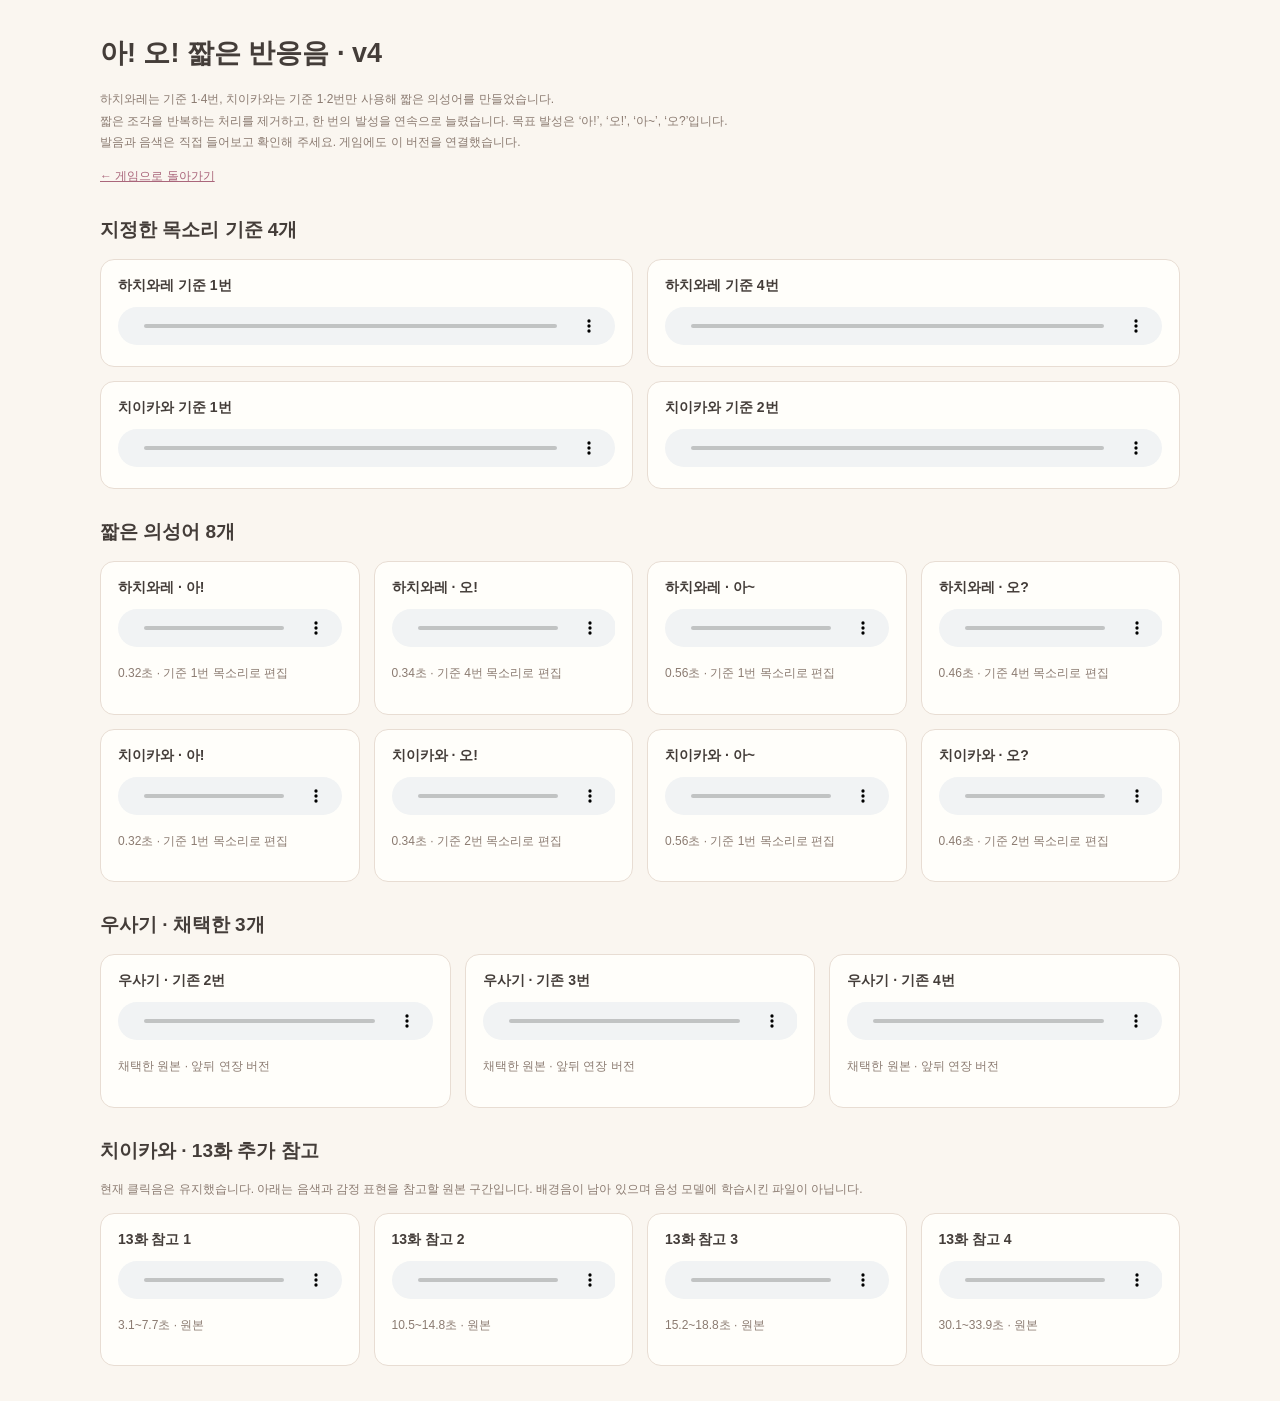
==== commit af44ec2f: "Add episode 13 Chiikawa voice references without changing approved reactions" ====
--- a/audio-review.html
+++ b/audio-review.html
@@ -1 +1 @@
-<!doctype html><html lang="ko"><meta charset="utf-8"><meta name="viewport" content="width=device-width,initial-scale=1"><title>아! 오! 반응음 · v4</title><style>body{font-family:Malgun Gothic,sans-serif;background:#faf6f0;color:#443d39;margin:0}main{max-width:1080px;margin:35px auto;padding:0 20px}h1{font-size:27px}h2{font-size:19px;margin-top:30px}h3{font-size:14px;margin:0 0 12px}p{font-size:12px;line-height:1.8;color:#8b7b71}.grid{display:grid;grid-template-columns:repeat(4,1fr);gap:14px}.references{grid-template-columns:repeat(2,1fr)}article{background:#fffefa;border:1px solid #e8ddd3;border-radius:14px;padding:17px}audio{width:100%;height:38px}a{color:#aa667b;font-size:12px}.usagi{grid-template-columns:repeat(3,1fr)}@media(max-width:760px){.grid,.references,.usagi{grid-template-columns:1fr}}</style><main><h1>아! 오! 짧은 반응음 · v4</h1><p>하치와레는 기준 1·4번, 치이카와는 기준 1·2번만 사용해 짧은 의성어를 만들었습니다.<br>짧은 조각을 반복하는 처리를 제거하고, 한 번의 발성을 연속으로 늘렸습니다. 목표 발성은 ‘아!’, ‘오!’, ‘아~’, ‘오?’입니다.<br>발음과 음색은 직접 들어보고 확인해 주세요. 게임에도 이 버전을 연결했습니다.</p><p><a href="index.html">← 게임으로 돌아가기</a></p><h2>지정한 목소리 기준 4개</h2><div class="grid references"><article><h3>하치와레 기준 1번</h3><audio controls preload="none" src="assets/sounds/candidates/hachiware-v2-1.wav"></audio></article><article><h3>하치와레 기준 4번</h3><audio controls preload="none" src="assets/sounds/candidates/hachiware-v2-4.wav"></audio></article><article><h3>치이카와 기준 1번</h3><audio controls preload="none" src="assets/sounds/candidates/chiikawa-v2-1.wav"></audio></article><article><h3>치이카와 기준 2번</h3><audio controls preload="none" src="assets/sounds/candidates/chiikawa-v2-2.wav"></audio></article></div><h2>짧은 의성어 8개</h2><div class="grid"><article><h3>하치와레 · 아!</h3><audio controls preload="none" src="assets/sounds/interjections/hachiware-ah.wav?v=4"></audio><p>0.32초 · 기준 1번 목소리로 편집</p></article><article><h3>하치와레 · 오!</h3><audio controls preload="none" src="assets/sounds/interjections/hachiware-oh.wav?v=4"></audio><p>0.34초 · 기준 4번 목소리로 편집</p></article><article><h3>하치와레 · 아~</h3><audio controls preload="none" src="assets/sounds/interjections/hachiware-ah-long.wav?v=4"></audio><p>0.56초 · 기준 1번 목소리로 편집</p></article><article><h3>하치와레 · 오?</h3><audio controls preload="none" src="assets/sounds/interjections/hachiware-oh-question.wav?v=4"></audio><p>0.46초 · 기준 4번 목소리로 편집</p></article><article><h3>치이카와 · 아!</h3><audio controls preload="none" src="assets/sounds/interjections/chiikawa-ah.wav?v=4"></audio><p>0.32초 · 기준 1번 목소리로 편집</p></article><article><h3>치이카와 · 오!</h3><audio controls preload="none" src="assets/sounds/interjections/chiikawa-oh.wav?v=4"></audio><p>0.34초 · 기준 2번 목소리로 편집</p></article><article><h3>치이카와 · 아~</h3><audio controls preload="none" src="assets/sounds/interjections/chiikawa-ah-long.wav?v=4"></audio><p>0.56초 · 기준 1번 목소리로 편집</p></article><article><h3>치이카와 · 오?</h3><audio controls preload="none" src="assets/sounds/interjections/chiikawa-oh-question.wav?v=4"></audio><p>0.46초 · 기준 2번 목소리로 편집</p></article></div><h2>우사기 · 채택한 3개</h2><div class="grid usagi"><article><h3>우사기 · 기존 2번</h3><audio controls preload="none" src="assets/sounds/original/usagi-1.wav"></audio><p>채택한 원본 · 앞뒤 연장 버전</p></article><article><h3>우사기 · 기존 3번</h3><audio controls preload="none" src="assets/sounds/original/usagi-2.wav"></audio><p>채택한 원본 · 앞뒤 연장 버전</p></article><article><h3>우사기 · 기존 4번</h3><audio controls preload="none" src="assets/sounds/original/usagi-3.wav"></audio><p>채택한 원본 · 앞뒤 연장 버전</p></article></div></main></html>+<!doctype html><html lang="ko"><meta charset="utf-8"><meta name="viewport" content="width=device-width,initial-scale=1"><title>아! 오! 반응음 · v4</title><style>body{font-family:Malgun Gothic,sans-serif;background:#faf6f0;color:#443d39;margin:0}main{max-width:1080px;margin:35px auto;padding:0 20px}h1{font-size:27px}h2{font-size:19px;margin-top:30px}h3{font-size:14px;margin:0 0 12px}p{font-size:12px;line-height:1.8;color:#8b7b71}.grid{display:grid;grid-template-columns:repeat(4,1fr);gap:14px}.references{grid-template-columns:repeat(2,1fr)}article{background:#fffefa;border:1px solid #e8ddd3;border-radius:14px;padding:17px}audio{width:100%;height:38px}a{color:#aa667b;font-size:12px}.usagi{grid-template-columns:repeat(3,1fr)}@media(max-width:760px){.grid,.references,.usagi{grid-template-columns:1fr}}</style><main><h1>아! 오! 짧은 반응음 · v4</h1><p>하치와레는 기준 1·4번, 치이카와는 기준 1·2번만 사용해 짧은 의성어를 만들었습니다.<br>짧은 조각을 반복하는 처리를 제거하고, 한 번의 발성을 연속으로 늘렸습니다. 목표 발성은 ‘아!’, ‘오!’, ‘아~’, ‘오?’입니다.<br>발음과 음색은 직접 들어보고 확인해 주세요. 게임에도 이 버전을 연결했습니다.</p><p><a href="index.html">← 게임으로 돌아가기</a></p><h2>지정한 목소리 기준 4개</h2><div class="grid references"><article><h3>하치와레 기준 1번</h3><audio controls preload="none" src="assets/sounds/candidates/hachiware-v2-1.wav"></audio></article><article><h3>하치와레 기준 4번</h3><audio controls preload="none" src="assets/sounds/candidates/hachiware-v2-4.wav"></audio></article><article><h3>치이카와 기준 1번</h3><audio controls preload="none" src="assets/sounds/candidates/chiikawa-v2-1.wav"></audio></article><article><h3>치이카와 기준 2번</h3><audio controls preload="none" src="assets/sounds/candidates/chiikawa-v2-2.wav"></audio></article></div><h2>짧은 의성어 8개</h2><div class="grid"><article><h3>하치와레 · 아!</h3><audio controls preload="none" src="assets/sounds/interjections/hachiware-ah.wav?v=4"></audio><p>0.32초 · 기준 1번 목소리로 편집</p></article><article><h3>하치와레 · 오!</h3><audio controls preload="none" src="assets/sounds/interjections/hachiware-oh.wav?v=4"></audio><p>0.34초 · 기준 4번 목소리로 편집</p></article><article><h3>하치와레 · 아~</h3><audio controls preload="none" src="assets/sounds/interjections/hachiware-ah-long.wav?v=4"></audio><p>0.56초 · 기준 1번 목소리로 편집</p></article><article><h3>하치와레 · 오?</h3><audio controls preload="none" src="assets/sounds/interjections/hachiware-oh-question.wav?v=4"></audio><p>0.46초 · 기준 4번 목소리로 편집</p></article><article><h3>치이카와 · 아!</h3><audio controls preload="none" src="assets/sounds/interjections/chiikawa-ah.wav?v=4"></audio><p>0.32초 · 기준 1번 목소리로 편집</p></article><article><h3>치이카와 · 오!</h3><audio controls preload="none" src="assets/sounds/interjections/chiikawa-oh.wav?v=4"></audio><p>0.34초 · 기준 2번 목소리로 편집</p></article><article><h3>치이카와 · 아~</h3><audio controls preload="none" src="assets/sounds/interjections/chiikawa-ah-long.wav?v=4"></audio><p>0.56초 · 기준 1번 목소리로 편집</p></article><article><h3>치이카와 · 오?</h3><audio controls preload="none" src="assets/sounds/interjections/chiikawa-oh-question.wav?v=4"></audio><p>0.46초 · 기준 2번 목소리로 편집</p></article></div><h2>우사기 · 채택한 3개</h2><div class="grid usagi"><article><h3>우사기 · 기존 2번</h3><audio controls preload="none" src="assets/sounds/original/usagi-1.wav"></audio><p>채택한 원본 · 앞뒤 연장 버전</p></article><article><h3>우사기 · 기존 3번</h3><audio controls preload="none" src="assets/sounds/original/usagi-2.wav"></audio><p>채택한 원본 · 앞뒤 연장 버전</p></article><article><h3>우사기 · 기존 4번</h3><audio controls preload="none" src="assets/sounds/original/usagi-3.wav"></audio><p>채택한 원본 · 앞뒤 연장 버전</p></article></div><section id="episode13-references"><h2>치이카와 · 13화 추가 참고</h2><p>현재 클릭음은 유지했습니다. 아래는 음색과 감정 표현을 참고할 원본 구간입니다. 배경음이 남아 있으며 음성 모델에 학습시킨 파일이 아닙니다.</p><div class="grid"><article><h3>13화 참고 1</h3><audio controls preload="none" src="assets/sounds/references/chiikawa-episode13-1.wav"></audio><p>3.1~7.7초 · 원본</p></article><article><h3>13화 참고 2</h3><audio controls preload="none" src="assets/sounds/references/chiikawa-episode13-2.wav"></audio><p>10.5~14.8초 · 원본</p></article><article><h3>13화 참고 3</h3><audio controls preload="none" src="assets/sounds/references/chiikawa-episode13-3.wav"></audio><p>15.2~18.8초 · 원본</p></article><article><h3>13화 참고 4</h3><audio controls preload="none" src="assets/sounds/references/chiikawa-episode13-4.wav"></audio><p>30.1~33.9초 · 원본</p></article></div></section></main></html>
